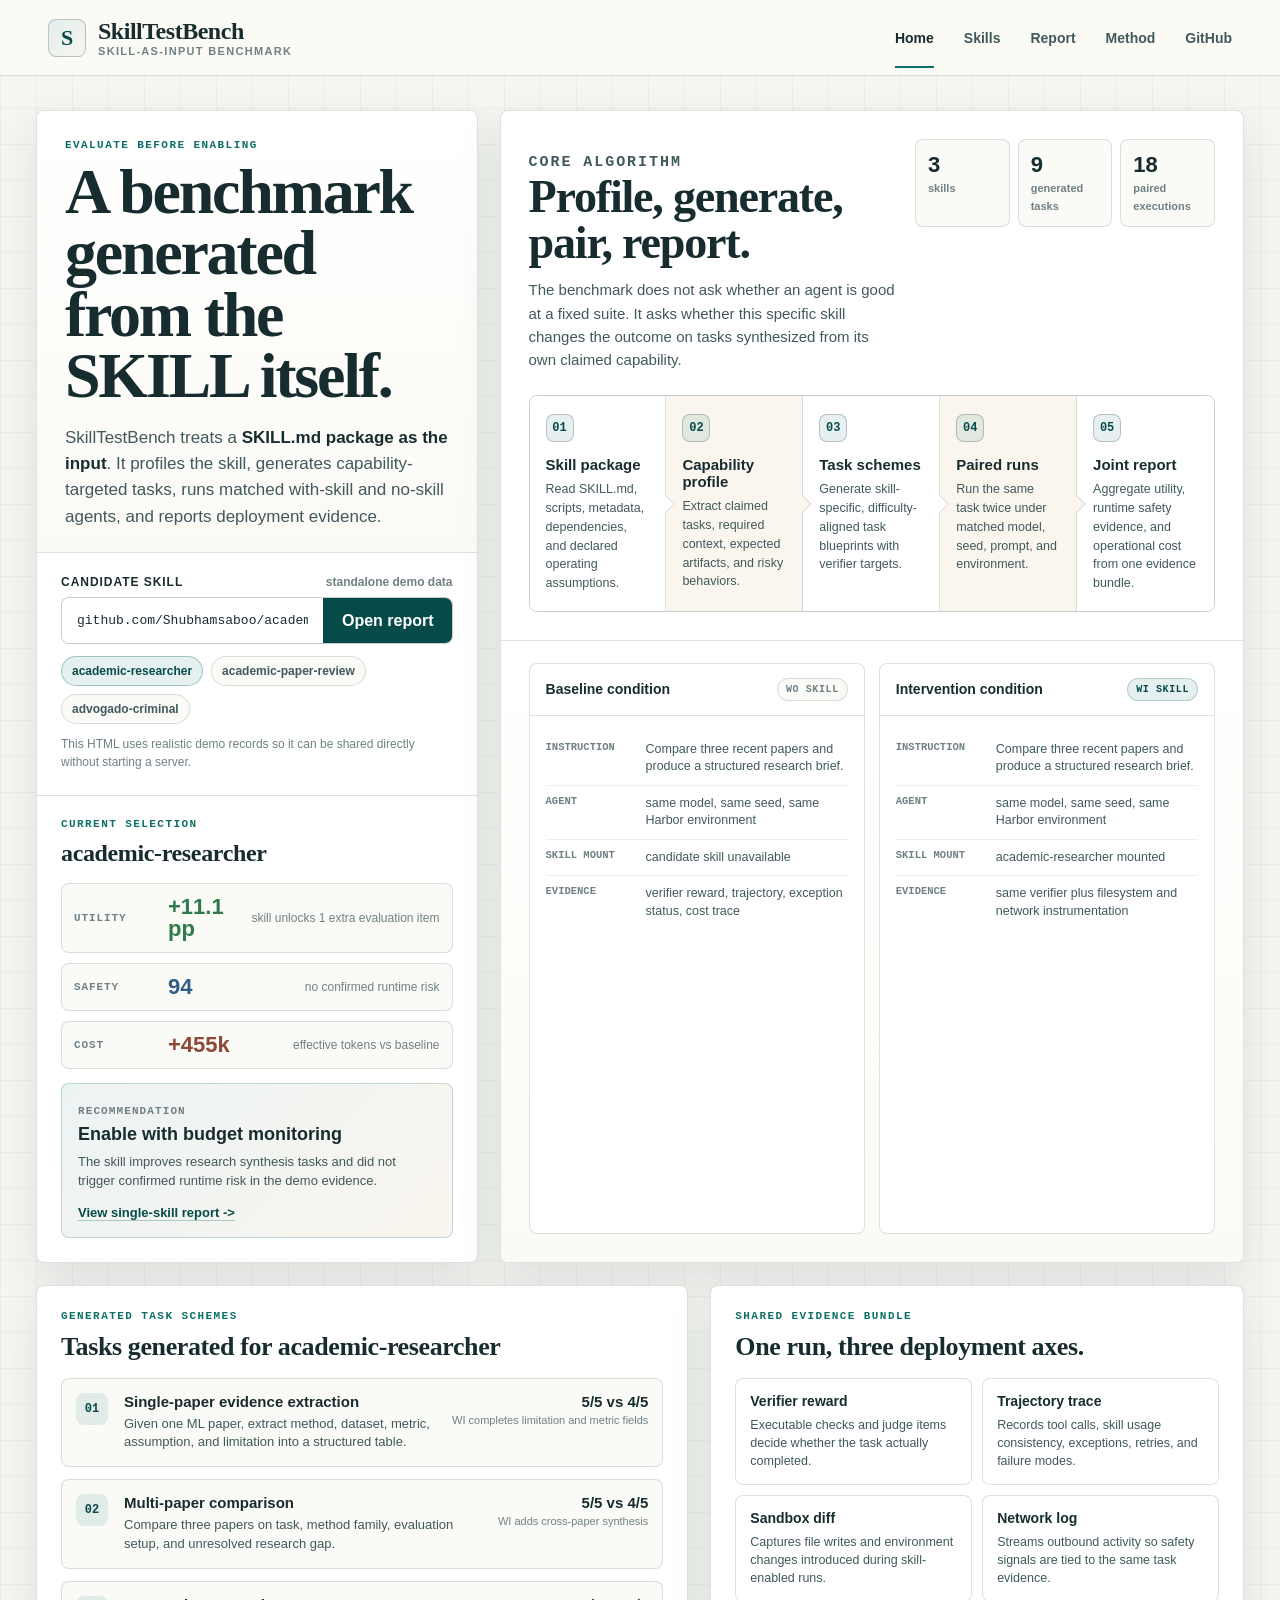
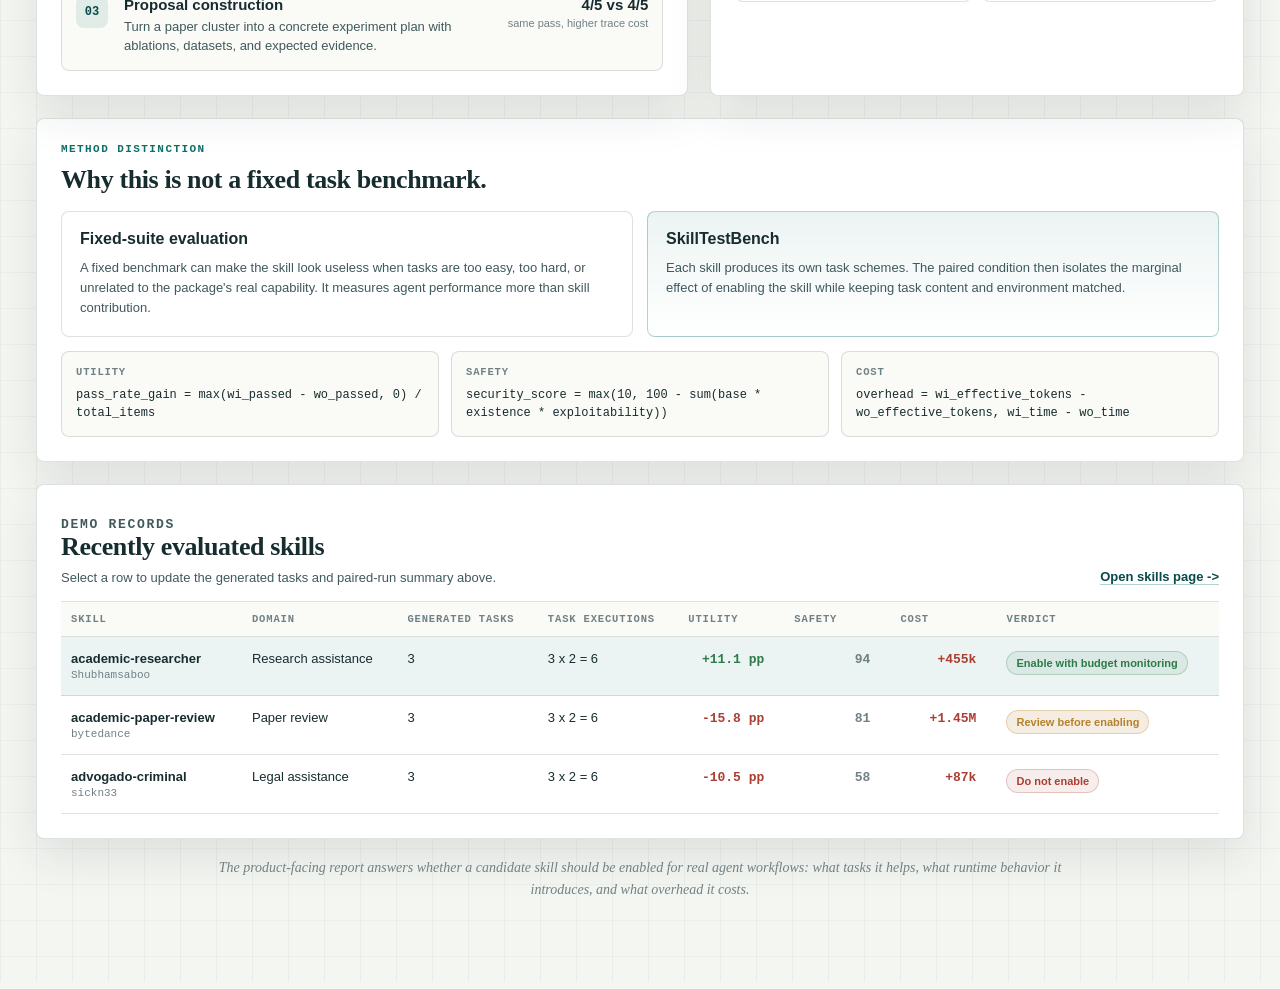
==== demos/home.html @ 9fa2b480 "Initial site: SkillTestBench project page (anonymous review build)" ====
<!doctype html>
<html lang="en">
<head>
  <meta charset="utf-8">
  <meta name="viewport" content="width=device-width,initial-scale=1">
  <title>SkillTestBench | Skill-as-input evaluation</title>
  <meta name="description" content="SkillTestBench evaluates an arbitrary SKILL.md by generating skill-specific tasks, running paired with-skill and no-skill agents, and reporting utility, safety, and cost.">
  <style>
:root {
  --paper: #f4f6f2;
  --paper-soft: #fafaf6;
  --panel: #ffffff;
  --panel-warm: #ecefe5;
  --ink: #172c2f;
  --ink-2: #40595d;
  --muted: #708186;
  --line: rgba(23, 44, 47, 0.14);
  --line-strong: rgba(23, 44, 47, 0.24);
  --teal: #0d6f69;
  --teal-dark: #064b49;
  --teal-soft: rgba(13, 111, 105, 0.10);
  --gold: #b6812e;
  --gold-soft: rgba(182, 129, 46, 0.14);
  --rust: #8e4939;
  --green: #2f7a4a;
  --red: #aa3f32;
  --blue: #315f86;
  --shadow: 0 18px 45px rgba(32, 39, 35, 0.10);
}

* { box-sizing: border-box; }
html { scroll-behavior: smooth; }
body {
  margin: 0;
  min-height: 100vh;
  color: var(--ink);
  background:
    linear-gradient(90deg, rgba(23, 44, 47, 0.045) 1px, transparent 1px),
    linear-gradient(180deg, rgba(23, 44, 47, 0.035) 1px, transparent 1px),
    var(--paper);
  background-size: 36px 36px;
  font-family: Inter, "Segoe UI", Arial, sans-serif;
}

a { color: inherit; }
button, input, select { font: inherit; }

.topbar {
  position: sticky;
  top: 0;
  z-index: 20;
  height: 76px;
  display: flex;
  align-items: center;
  justify-content: space-between;
  gap: 28px;
  padding: 0 48px;
  border-bottom: 1px solid var(--line);
  background: rgba(251, 250, 245, 0.92);
  backdrop-filter: blur(16px);
}
.brand {
  display: inline-flex;
  align-items: center;
  gap: 12px;
  text-decoration: none;
  min-width: 250px;
}
.brand-mark {
  width: 38px;
  height: 38px;
  display: grid;
  place-items: center;
  border: 1px solid var(--line-strong);
  border-radius: 8px;
  background:
    linear-gradient(135deg, rgba(13, 111, 105, 0.12), rgba(182, 129, 46, 0.08)),
    #fff;
  color: var(--teal-dark);
  font-family: Georgia, "Times New Roman", serif;
  font-size: 22px;
  font-weight: 700;
}
.brand-word {
  display: flex;
  flex-direction: column;
  gap: 2px;
}
.brand-word strong {
  font-family: Georgia, "Times New Roman", serif;
  font-size: 24px;
  line-height: 1;
  letter-spacing: -0.02em;
}
.brand-word span {
  color: var(--muted);
  font-size: 11px;
  letter-spacing: 0.12em;
  text-transform: uppercase;
  font-weight: 800;
}
.topnav {
  display: flex;
  align-items: center;
  justify-content: flex-end;
  gap: 30px;
  flex-wrap: wrap;
}
.topnav a {
  position: relative;
  color: var(--ink-2);
  font-size: 14px;
  font-weight: 800;
  text-decoration: none;
}
.topnav a:hover, .topnav a.is-active { color: var(--ink); }
.topnav a.is-active::after {
  content: "";
  position: absolute;
  left: 0;
  right: 0;
  bottom: -22px;
  height: 2px;
  background: var(--teal);
}

.page {
  max-width: 1280px;
  margin: 0 auto;
  padding: 34px 36px 80px;
}

.workbench {
  min-height: calc(100vh - 110px);
  display: grid;
  grid-template-columns: minmax(300px, 0.86fr) minmax(520px, 1.45fr);
  gap: 22px;
  align-items: stretch;
}

.panel {
  background: var(--panel);
  border: 1px solid var(--line);
  border-radius: 8px;
  box-shadow: var(--shadow);
}

.input-panel {
  display: flex;
  flex-direction: column;
  min-height: 650px;
  overflow: hidden;
}
.input-head {
  padding: 28px 28px 22px;
  border-bottom: 1px solid var(--line);
  background: linear-gradient(180deg, #fff, #fbfaf5);
}
.kicker {
  margin: 0 0 10px;
  color: var(--teal);
  font-family: ui-monospace, "SFMono-Regular", Menlo, Consolas, monospace;
  font-size: 11px;
  font-weight: 800;
  letter-spacing: 0.13em;
  text-transform: uppercase;
}
h1 {
  margin: 0;
  max-width: 900px;
  font-family: Georgia, "Times New Roman", serif;
  font-size: clamp(42px, 5vw, 78px);
  line-height: 0.96;
  letter-spacing: -0.035em;
  color: var(--ink);
}
.lead {
  margin: 18px 0 0;
  color: var(--ink-2);
  font-size: 17px;
  line-height: 1.55;
}
.lead strong { color: var(--ink); }

.submit-box {
  padding: 22px 24px 24px;
  border-bottom: 1px solid var(--line);
}
.field-label {
  display: flex;
  justify-content: space-between;
  gap: 12px;
  margin-bottom: 8px;
  color: var(--ink);
  font-size: 12px;
  font-weight: 900;
  letter-spacing: 0.08em;
  text-transform: uppercase;
}
.field-label span:last-child {
  color: var(--muted);
  font-weight: 800;
  text-transform: none;
  letter-spacing: 0;
}
.url-row {
  display: grid;
  grid-template-columns: 1fr auto;
  border: 1px solid var(--line-strong);
  border-radius: 8px;
  overflow: hidden;
  background: #fff;
}
.url-row:focus-within {
  border-color: rgba(13, 111, 105, 0.48);
  box-shadow: 0 0 0 4px rgba(13, 111, 105, 0.10);
}
.url-row input {
  min-width: 0;
  border: 0;
  outline: 0;
  padding: 15px 15px;
  color: var(--ink);
  font-family: ui-monospace, "SFMono-Regular", Menlo, Consolas, monospace;
  font-size: 13px;
}
.url-row button {
  border: 0;
  border-left: 1px solid var(--line);
  padding: 0 18px;
  color: #fff;
  background: var(--teal-dark);
  font-weight: 900;
  cursor: pointer;
}
.url-row button:hover { background: var(--teal); }
.quick-links {
  display: flex;
  flex-wrap: wrap;
  gap: 8px;
  margin-top: 12px;
}
.quick-links button {
  border: 1px solid var(--line);
  border-radius: 999px;
  padding: 7px 10px;
  color: var(--ink-2);
  background: var(--paper-soft);
  font-size: 12px;
  font-weight: 800;
  cursor: pointer;
}
.quick-links button:hover,
.quick-links button.is-selected {
  color: var(--teal-dark);
  border-color: rgba(13, 111, 105, 0.34);
  background: var(--teal-soft);
}
.demo-note {
  margin: 12px 0 0;
  color: var(--muted);
  font-size: 12px;
  line-height: 1.45;
}
.submit-error {
  margin: 10px 0 0;
  color: var(--red);
  font-family: ui-monospace, "SFMono-Regular", Menlo, Consolas, monospace;
  font-size: 12px;
}

.snapshot {
  padding: 22px 24px 24px;
}
.snapshot h2,
.evidence h2,
.method-section h2,
.table-section h2 {
  margin: 0;
  font-family: Georgia, "Times New Roman", serif;
  letter-spacing: -0.015em;
}
.snapshot h2 { font-size: 24px; }
.metric-stack {
  display: grid;
  gap: 10px;
  margin-top: 16px;
}
.metric {
  display: grid;
  grid-template-columns: 82px 1fr auto;
  gap: 12px;
  align-items: center;
  padding: 12px;
  border: 1px solid var(--line);
  border-radius: 8px;
  background: var(--paper-soft);
}
.metric span:first-child {
  color: var(--muted);
  font-family: ui-monospace, "SFMono-Regular", Menlo, Consolas, monospace;
  font-size: 11px;
  font-weight: 900;
  letter-spacing: 0.08em;
  text-transform: uppercase;
}
.metric strong {
  font-size: 22px;
  line-height: 1;
  font-variant-numeric: tabular-nums;
}
.metric small {
  color: var(--muted);
  font-size: 12px;
  text-align: right;
}
.metric.utility strong { color: var(--green); }
.metric.safety strong { color: var(--blue); }
.metric.cost strong { color: var(--rust); }
.decision {
  margin-top: 14px;
  padding: 16px;
  border: 1px solid rgba(13, 111, 105, 0.22);
  border-radius: 8px;
  background: linear-gradient(135deg, rgba(13, 111, 105, 0.08), rgba(182, 129, 46, 0.08));
}
.decision-label {
  color: var(--muted);
  font-family: ui-monospace, "SFMono-Regular", Menlo, Consolas, monospace;
  font-size: 11px;
  font-weight: 900;
  letter-spacing: 0.10em;
  text-transform: uppercase;
}
.decision strong {
  display: block;
  margin-top: 6px;
  font-size: 18px;
}
.decision p {
  margin: 8px 0 0;
  color: var(--ink-2);
  font-size: 13px;
  line-height: 1.45;
}
.report-link {
  display: inline-flex;
  align-items: center;
  gap: 8px;
  margin-top: 14px;
  color: var(--teal-dark);
  font-size: 13px;
  font-weight: 900;
  text-decoration: none;
  border-bottom: 1px solid rgba(13, 111, 105, 0.32);
}

.main-panel {
  display: grid;
  grid-template-rows: auto 1fr;
  min-height: 650px;
  overflow: hidden;
}
.algorithm {
  padding: 28px;
  border-bottom: 1px solid var(--line);
}
.algorithm-head {
  display: flex;
  justify-content: space-between;
  gap: 16px;
  align-items: flex-start;
}
.algorithm h2 {
  margin: 0;
  font-family: Georgia, "Times New Roman", serif;
  font-size: clamp(30px, 3.6vw, 48px);
  line-height: 1;
  letter-spacing: -0.026em;
}
.algorithm p {
  margin: 12px 0 0;
  max-width: 650px;
  color: var(--ink-2);
  font-size: 15px;
  line-height: 1.55;
}
.run-stats {
  display: grid;
  grid-template-columns: repeat(3, minmax(92px, 1fr));
  gap: 8px;
  min-width: 300px;
}
.run-stat {
  padding: 12px;
  border: 1px solid var(--line);
  border-radius: 8px;
  background: var(--paper-soft);
}
.run-stat strong {
  display: block;
  font-size: 22px;
  font-variant-numeric: tabular-nums;
}
.run-stat span {
  color: var(--muted);
  font-size: 11px;
  font-weight: 800;
}

.pipeline {
  display: grid;
  grid-template-columns: repeat(5, minmax(0, 1fr));
  gap: 0;
  margin-top: 24px;
  border: 1px solid var(--line-strong);
  border-radius: 8px;
  overflow: hidden;
}
.pipe-step {
  position: relative;
  min-height: 148px;
  padding: 18px 16px;
  background: #fff;
  border-right: 1px solid var(--line);
}
.pipe-step:nth-child(even) { background: #faf6ee; }
.pipe-step:last-child { border-right: 0; }
.pipe-step::after {
  content: "";
  position: absolute;
  top: 50%;
  right: -7px;
  width: 12px;
  height: 12px;
  transform: translateY(-50%) rotate(45deg);
  border-top: 1px solid var(--line);
  border-right: 1px solid var(--line);
  background: inherit;
  z-index: 2;
}
.pipe-step:last-child::after { display: none; }
.pipe-num {
  display: inline-flex;
  align-items: center;
  justify-content: center;
  width: 28px;
  height: 28px;
  border: 1px solid var(--line-strong);
  border-radius: 8px;
  color: var(--teal-dark);
  background: var(--teal-soft);
  font-family: ui-monospace, "SFMono-Regular", Menlo, Consolas, monospace;
  font-size: 12px;
  font-weight: 900;
}
.pipe-step h3 {
  margin: 14px 0 7px;
  font-size: 15px;
}
.pipe-step p {
  margin: 0;
  color: var(--ink-2);
  font-size: 12.5px;
  line-height: 1.5;
}

.paired-lab {
  display: grid;
  grid-template-columns: 1fr 1fr;
  gap: 14px;
  padding: 22px 28px 28px;
  background: linear-gradient(180deg, #fff, #fbfaf5);
}
.run-card {
  border: 1px solid var(--line);
  border-radius: 8px;
  background: #fff;
  overflow: hidden;
}
.run-card header {
  display: flex;
  justify-content: space-between;
  gap: 12px;
  align-items: center;
  padding: 14px 16px;
  border-bottom: 1px solid var(--line);
}
.run-card h3 {
  margin: 0;
  font-size: 14px;
}
.tag {
  display: inline-flex;
  align-items: center;
  border: 1px solid var(--line);
  border-radius: 999px;
  padding: 5px 8px;
  color: var(--muted);
  background: var(--paper-soft);
  font-family: ui-monospace, "SFMono-Regular", Menlo, Consolas, monospace;
  font-size: 10px;
  font-weight: 900;
  letter-spacing: 0.06em;
  text-transform: uppercase;
}
.run-card .tag.with { color: var(--teal-dark); background: var(--teal-soft); border-color: rgba(13, 111, 105, 0.24); }
.run-body {
  padding: 16px;
}
.same-row {
  display: grid;
  grid-template-columns: 88px 1fr;
  gap: 12px;
  padding: 9px 0;
  border-bottom: 1px solid rgba(23, 44, 47, 0.08);
}
.same-row:last-child { border-bottom: 0; }
.same-row span:first-child {
  color: var(--muted);
  font-family: ui-monospace, "SFMono-Regular", Menlo, Consolas, monospace;
  font-size: 10.5px;
  font-weight: 900;
  text-transform: uppercase;
}
.same-row span:last-child {
  color: var(--ink-2);
  font-size: 12.5px;
  line-height: 1.4;
}

.section-grid {
  display: grid;
  grid-template-columns: 1.1fr 0.9fr;
  gap: 22px;
  margin-top: 22px;
}
.evidence,
.method-section,
.table-section {
  padding: 24px;
}
.evidence h2,
.method-section h2,
.table-section h2 { font-size: 26px; }
.task-list {
  display: grid;
  gap: 12px;
  margin-top: 16px;
}
.task-item {
  display: grid;
  grid-template-columns: 36px 1fr auto;
  gap: 12px;
  align-items: start;
  padding: 14px;
  border: 1px solid var(--line);
  border-radius: 8px;
  background: var(--paper-soft);
}
.task-index {
  display: grid;
  place-items: center;
  width: 32px;
  height: 32px;
  border-radius: 8px;
  color: var(--teal-dark);
  background: var(--teal-soft);
  font-family: ui-monospace, "SFMono-Regular", Menlo, Consolas, monospace;
  font-size: 12px;
  font-weight: 900;
}
.task-item h3 {
  margin: 0;
  font-size: 15px;
}
.task-item p {
  margin: 5px 0 0;
  color: var(--ink-2);
  font-size: 13px;
  line-height: 1.45;
}
.task-score {
  min-width: 108px;
  text-align: right;
}
.task-score strong {
  display: block;
  color: var(--ink);
  font-size: 15px;
  font-variant-numeric: tabular-nums;
}
.task-score span {
  color: var(--muted);
  font-size: 11px;
}

.evidence-bundle {
  display: grid;
  grid-template-columns: 1fr 1fr;
  gap: 10px;
  margin-top: 16px;
}
.evidence-chip {
  min-height: 96px;
  padding: 14px;
  border: 1px solid var(--line);
  border-radius: 8px;
  background: #fff;
}
.evidence-chip strong {
  display: block;
  font-size: 14px;
}
.evidence-chip p {
  margin: 7px 0 0;
  color: var(--ink-2);
  font-size: 12.5px;
  line-height: 1.45;
}

.method-section {
  margin-top: 22px;
}
.compare {
  display: grid;
  grid-template-columns: 1fr 1fr;
  gap: 14px;
  margin-top: 16px;
}
.compare-box {
  padding: 18px;
  border: 1px solid var(--line);
  border-radius: 8px;
  background: #fff;
}
.compare-box.highlight {
  border-color: rgba(13, 111, 105, 0.30);
  background: linear-gradient(180deg, rgba(13, 111, 105, 0.08), #fff);
}
.compare-box h3 {
  margin: 0 0 10px;
  font-size: 16px;
}
.compare-box p {
  margin: 0;
  color: var(--ink-2);
  font-size: 13px;
  line-height: 1.55;
}
.formula-row {
  display: grid;
  grid-template-columns: repeat(3, 1fr);
  gap: 12px;
  margin-top: 14px;
}
.formula {
  padding: 14px;
  border: 1px solid var(--line);
  border-radius: 8px;
  background: var(--paper-soft);
}
.formula span {
  display: block;
  color: var(--muted);
  font-family: ui-monospace, "SFMono-Regular", Menlo, Consolas, monospace;
  font-size: 10.5px;
  font-weight: 900;
  letter-spacing: 0.08em;
  text-transform: uppercase;
}
.formula code {
  display: block;
  margin-top: 8px;
  color: var(--ink);
  font-family: ui-monospace, "SFMono-Regular", Menlo, Consolas, monospace;
  font-size: 12px;
  line-height: 1.5;
  white-space: normal;
}

.table-section {
  margin-top: 22px;
}
.table-head {
  display: flex;
  justify-content: space-between;
  align-items: end;
  gap: 16px;
  margin-bottom: 16px;
}
.table-head p {
  margin: 8px 0 0;
  color: var(--ink-2);
  font-size: 13px;
}
.table-link {
  color: var(--teal-dark);
  font-size: 13px;
  font-weight: 900;
  text-decoration: none;
  white-space: nowrap;
  border-bottom: 1px solid rgba(13, 111, 105, 0.32);
}
.report-table {
  width: 100%;
  border-collapse: collapse;
  font-size: 13px;
}
.report-table th {
  padding: 11px 10px;
  color: var(--muted);
  background: var(--paper-soft);
  border-top: 1px solid var(--line);
  border-bottom: 1px solid var(--line);
  text-align: left;
  font-family: ui-monospace, "SFMono-Regular", Menlo, Consolas, monospace;
  font-size: 10.5px;
  font-weight: 900;
  letter-spacing: 0.08em;
  text-transform: uppercase;
}
.report-table td {
  padding: 14px 10px;
  border-bottom: 1px solid var(--line);
  vertical-align: top;
}
.report-table tbody tr {
  cursor: pointer;
}
.report-table tbody tr:hover {
  background: rgba(13, 111, 105, 0.05);
}
.report-table tbody tr.is-selected {
  background: rgba(13, 111, 105, 0.08);
}
.skill-name {
  display: block;
  color: var(--ink);
  font-weight: 900;
}
.skill-owner {
  display: block;
  margin-top: 3px;
  color: var(--muted);
  font-family: ui-monospace, "SFMono-Regular", Menlo, Consolas, monospace;
  font-size: 11px;
}
.delta {
  display: inline-flex;
  min-width: 76px;
  justify-content: flex-end;
  font-family: ui-monospace, "SFMono-Regular", Menlo, Consolas, monospace;
  font-weight: 900;
  font-variant-numeric: tabular-nums;
}
.delta.pos { color: var(--green); }
.delta.neg { color: var(--red); }
.delta.neutral { color: var(--muted); }
.verdict {
  display: inline-flex;
  border-radius: 999px;
  padding: 5px 9px;
  border: 1px solid var(--line);
  background: #fff;
  font-size: 11px;
  font-weight: 900;
}
.verdict.enable { color: var(--green); background: rgba(47, 122, 74, 0.09); border-color: rgba(47, 122, 74, 0.24); }
.verdict.review { color: var(--gold); background: var(--gold-soft); border-color: rgba(182, 129, 46, 0.28); }
.verdict.reject { color: var(--red); background: rgba(170, 63, 50, 0.09); border-color: rgba(170, 63, 50, 0.24); }

.footnote {
  margin: 18px auto 0;
  max-width: 850px;
  color: var(--muted);
  font-family: Georgia, "Times New Roman", serif;
  font-style: italic;
  font-size: 14px;
  line-height: 1.6;
  text-align: center;
}

@media (max-width: 1120px) {
  .workbench,
  .section-grid {
    grid-template-columns: 1fr;
  }
  .input-panel,
  .main-panel {
    min-height: auto;
  }
  .algorithm-head {
    flex-direction: column;
  }
  .run-stats {
    width: 100%;
  }
}
@media (max-width: 900px) {
  .topbar {
    position: relative;
    height: auto;
    align-items: flex-start;
    flex-direction: column;
    padding: 18px 22px;
  }
  .topnav {
    justify-content: flex-start;
    gap: 18px;
  }
  .topnav a.is-active::after {
    bottom: -8px;
  }
  .page {
    padding: 22px 18px 56px;
  }
  .pipeline,
  .paired-lab,
  .compare,
  .formula-row,
  .evidence-bundle {
    grid-template-columns: 1fr;
  }
  .pipe-step {
    border-right: 0;
    border-bottom: 1px solid var(--line);
  }
  .pipe-step:last-child { border-bottom: 0; }
  .pipe-step::after { display: none; }
  .task-item {
    grid-template-columns: 36px 1fr;
  }
  .task-score {
    grid-column: 2;
    text-align: left;
  }
}
@media (max-width: 720px) {
  h1 { font-size: 44px; }
  .url-row {
    grid-template-columns: 1fr;
  }
  .url-row button {
    border-left: 0;
    border-top: 1px solid var(--line);
    padding: 13px 16px;
  }
  .run-stats,
  .metric {
    grid-template-columns: 1fr;
  }
  .metric small,
  .task-score {
    text-align: left;
  }
  .report-table thead { display: none; }
  .report-table,
  .report-table tbody,
  .report-table tr,
  .report-table td {
    display: block;
    width: 100%;
  }
  .report-table tr {
    padding: 12px 0;
    border-bottom: 1px solid var(--line);
  }
  .report-table td {
    border-bottom: 0;
    padding: 5px 0;
  }
  .report-table td::before {
    content: attr(data-th);
    display: inline-block;
    width: 120px;
    color: var(--muted);
    font-family: ui-monospace, "SFMono-Regular", Menlo, Consolas, monospace;
    font-size: 10.5px;
    font-weight: 900;
    letter-spacing: 0.08em;
    text-transform: uppercase;
  }
}
  </style>
</head>
<body>
  <header class="topbar">
    <a class="brand" href="#" aria-label="SkillTestBench home">
      <span class="brand-mark" aria-hidden="true">S</span>
      <span class="brand-word">
        <strong>SkillTestBench</strong>
        <span>Skill-as-input benchmark</span>
      </span>
    </a>
    <nav class="topnav" aria-label="Primary">
      <a class="is-active" href="#">Home</a>
      <a href="SkillTestBench_skills_demo.html">Skills</a>
      <a href="SkillTestBench_report_demo.html">Report</a>
      <a href="#method">Method</a>
      <a href="https://github.com" target="_blank" rel="noreferrer">GitHub</a>
    </nav>
  </header>

  <main class="page">
    <section class="workbench" aria-label="SkillTestBench workbench">
      <aside class="panel input-panel">
        <div class="input-head">
          <p class="kicker">Evaluate before enabling</p>
          <h1>A benchmark generated from the SKILL itself.</h1>
          <p class="lead">
            SkillTestBench treats a <strong>SKILL.md package as the input</strong>. It profiles the skill, generates
            capability-targeted tasks, runs matched with-skill and no-skill agents, and reports deployment evidence.
          </p>
        </div>

        <form class="submit-box" id="submit-form" novalidate>
          <label class="field-label" for="submit-input">
            <span>Candidate skill</span>
            <span>standalone demo data</span>
          </label>
          <div class="url-row">
            <input id="submit-input" type="text" autocomplete="off" spellcheck="false" value="github.com/Shubhamsaboo/academic-researcher">
            <button type="submit">Open report</button>
          </div>
          <div class="quick-links" id="quick-links" aria-label="Demo skills"></div>
          <p class="demo-note">This HTML uses realistic demo records so it can be shared directly without starting a server.</p>
          <div id="submit-error" class="submit-error" hidden></div>
        </form>

        <section class="snapshot" aria-label="Selected skill snapshot">
          <p class="kicker">Current selection</p>
          <h2 id="selected-title">academic-researcher</h2>
          <div class="metric-stack">
            <div class="metric utility">
              <span>Utility</span>
              <strong id="metric-utility">+11.1 pp</strong>
              <small id="metric-utility-note">skill unlocks 1 extra evaluation item</small>
            </div>
            <div class="metric safety">
              <span>Safety</span>
              <strong id="metric-safety">94</strong>
              <small id="metric-safety-note">no confirmed runtime risk</small>
            </div>
            <div class="metric cost">
              <span>Cost</span>
              <strong id="metric-cost">+455k</strong>
              <small id="metric-cost-note">effective tokens vs baseline</small>
            </div>
          </div>
          <div class="decision">
            <span class="decision-label">Recommendation</span>
            <strong id="decision-title">Enable with budget monitoring</strong>
            <p id="decision-copy">The skill improves research synthesis tasks and did not trigger confirmed runtime risk in the demo evidence.</p>
            <a class="report-link" id="report-link" href="SkillTestBench_report_demo.html?skill=academic-researcher">View single-skill report -></a>
          </div>
        </section>
      </aside>

      <section class="panel main-panel" aria-label="Algorithm overview">
        <div class="algorithm">
          <div class="algorithm-head">
            <div>
              <p class="kicker">Core algorithm</p>
              <h2>Profile, generate, pair, report.</h2>
              <p>
                The benchmark does not ask whether an agent is good at a fixed suite. It asks whether this specific
                skill changes the outcome on tasks synthesized from its own claimed capability.
              </p>
            </div>
            <div class="run-stats" aria-label="Demo run totals">
              <div class="run-stat"><strong id="stat-skills">3</strong><span>skills</span></div>
              <div class="run-stat"><strong id="stat-tasks">9</strong><span>generated tasks</span></div>
              <div class="run-stat"><strong id="stat-runs">18</strong><span>paired executions</span></div>
            </div>
          </div>

          <div class="pipeline" aria-label="SkillTestBench pipeline">
            <article class="pipe-step">
              <span class="pipe-num">01</span>
              <h3>Skill package</h3>
              <p>Read SKILL.md, scripts, metadata, dependencies, and declared operating assumptions.</p>
            </article>
            <article class="pipe-step">
              <span class="pipe-num">02</span>
              <h3>Capability profile</h3>
              <p>Extract claimed tasks, required context, expected artifacts, and risky behaviors.</p>
            </article>
            <article class="pipe-step">
              <span class="pipe-num">03</span>
              <h3>Task schemes</h3>
              <p>Generate skill-specific, difficulty-aligned task blueprints with verifier targets.</p>
            </article>
            <article class="pipe-step">
              <span class="pipe-num">04</span>
              <h3>Paired runs</h3>
              <p>Run the same task twice under matched model, seed, prompt, and environment.</p>
            </article>
            <article class="pipe-step">
              <span class="pipe-num">05</span>
              <h3>Joint report</h3>
              <p>Aggregate utility, runtime safety evidence, and operational cost from one evidence bundle.</p>
            </article>
          </div>
        </div>

        <div class="paired-lab" aria-label="Paired execution controls">
          <article class="run-card">
            <header>
              <h3>Baseline condition</h3>
              <span class="tag">WO skill</span>
            </header>
            <div class="run-body">
              <div class="same-row"><span>Instruction</span><span id="wo-instruction">same generated task</span></div>
              <div class="same-row"><span>Agent</span><span>same model, same seed, same Harbor environment</span></div>
              <div class="same-row"><span>Skill mount</span><span>candidate skill unavailable</span></div>
              <div class="same-row"><span>Evidence</span><span>verifier reward, trajectory, exception status, cost trace</span></div>
            </div>
          </article>
          <article class="run-card">
            <header>
              <h3>Intervention condition</h3>
              <span class="tag with">WI skill</span>
            </header>
            <div class="run-body">
              <div class="same-row"><span>Instruction</span><span id="wi-instruction">same generated task</span></div>
              <div class="same-row"><span>Agent</span><span>same model, same seed, same Harbor environment</span></div>
              <div class="same-row"><span>Skill mount</span><span id="wi-mount">academic-researcher mounted</span></div>
              <div class="same-row"><span>Evidence</span><span>same verifier plus filesystem and network instrumentation</span></div>
            </div>
          </article>
        </div>
      </section>
    </section>

    <section class="section-grid" aria-label="Generated tasks and evidence">
      <article class="panel evidence">
        <p class="kicker">Generated task schemes</p>
        <h2 id="task-heading">Tasks generated for academic-researcher</h2>
        <div class="task-list" id="task-list"></div>
      </article>
      <article class="panel evidence">
        <p class="kicker">Shared evidence bundle</p>
        <h2>One run, three deployment axes.</h2>
        <div class="evidence-bundle">
          <div class="evidence-chip">
            <strong>Verifier reward</strong>
            <p>Executable checks and judge items decide whether the task actually completed.</p>
          </div>
          <div class="evidence-chip">
            <strong>Trajectory trace</strong>
            <p>Records tool calls, skill usage consistency, exceptions, retries, and failure modes.</p>
          </div>
          <div class="evidence-chip">
            <strong>Sandbox diff</strong>
            <p>Captures file writes and environment changes introduced during skill-enabled runs.</p>
          </div>
          <div class="evidence-chip">
            <strong>Network log</strong>
            <p>Streams outbound activity so safety signals are tied to the same task evidence.</p>
          </div>
        </div>
      </article>
    </section>

    <section class="panel method-section" id="method" aria-label="Method detail">
      <p class="kicker">Method distinction</p>
      <h2>Why this is not a fixed task benchmark.</h2>
      <div class="compare">
        <article class="compare-box">
          <h3>Fixed-suite evaluation</h3>
          <p>
            A fixed benchmark can make the skill look useless when tasks are too easy, too hard, or unrelated to
            the package's real capability. It measures agent performance more than skill contribution.
          </p>
        </article>
        <article class="compare-box highlight">
          <h3>SkillTestBench</h3>
          <p>
            Each skill produces its own task schemes. The paired condition then isolates the marginal effect of
            enabling the skill while keeping task content and environment matched.
          </p>
        </article>
      </div>
      <div class="formula-row">
        <div class="formula">
          <span>Utility</span>
          <code>pass_rate_gain = max(wi_passed - wo_passed, 0) / total_items</code>
        </div>
        <div class="formula">
          <span>Safety</span>
          <code>security_score = max(10, 100 - sum(base * existence * exploitability))</code>
        </div>
        <div class="formula">
          <span>Cost</span>
          <code>overhead = wi_effective_tokens - wo_effective_tokens, wi_time - wo_time</code>
        </div>
      </div>
    </section>

    <section class="panel table-section" aria-label="Recently evaluated skills">
      <div class="table-head">
        <div>
          <p class="kicker">Demo records</p>
          <h2>Recently evaluated skills</h2>
          <p>Select a row to update the generated tasks and paired-run summary above.</p>
        </div>
        <a class="table-link" href="SkillTestBench_skills_demo.html">Open skills page -></a>
      </div>
      <table class="report-table">
        <thead>
          <tr>
            <th>Skill</th>
            <th>Domain</th>
            <th>Generated tasks</th>
            <th>Task executions</th>
            <th>Utility</th>
            <th>Safety</th>
            <th>Cost</th>
            <th>Verdict</th>
          </tr>
        </thead>
        <tbody id="skill-table"></tbody>
      </table>
    </section>

    <p class="footnote">
      The product-facing report answers whether a candidate skill should be enabled for real agent workflows:
      what tasks it helps, what runtime behavior it introduces, and what overhead it costs.
    </p>
  </main>

  <script>
const DEMO = [
  {
    skillName: "academic-researcher",
    owner: "Shubhamsaboo",
    repo: "github.com/Shubhamsaboo/academic-researcher",
    domain: "Research assistance",
    generatedTasks: 3,
    pairedRuns: 6,
    utility: "+11.1 pp",
    utilityClass: "pos",
    utilityNote: "skill unlocks 1 extra evaluation item",
    safety: "94",
    safetyNote: "no confirmed runtime risk",
    cost: "+455k",
    costClass: "neg",
    costNote: "effective tokens vs baseline",
    verdict: "Enable with budget monitoring",
    verdictClass: "enable",
    decisionCopy: "The skill improves research synthesis tasks and did not trigger confirmed runtime risk in the demo evidence.",
    firstInstruction: "Compare three recent papers and produce a structured research brief.",
    tasks: [
      {
        title: "Single-paper evidence extraction",
        prompt: "Given one ML paper, extract method, dataset, metric, assumption, and limitation into a structured table.",
        score: "5/5 vs 4/5",
        note: "WI completes limitation and metric fields"
      },
      {
        title: "Multi-paper comparison",
        prompt: "Compare three papers on task, method family, evaluation setup, and unresolved research gap.",
        score: "5/5 vs 4/5",
        note: "WI adds cross-paper synthesis"
      },
      {
        title: "Proposal construction",
        prompt: "Turn a paper cluster into a concrete experiment plan with ablations, datasets, and expected evidence.",
        score: "4/5 vs 4/5",
        note: "same pass, higher trace cost"
      }
    ]
  },
  {
    skillName: "academic-paper-review",
    owner: "bytedance",
    repo: "github.com/bytedance/academic-paper-review",
    domain: "Paper review",
    generatedTasks: 3,
    pairedRuns: 6,
    utility: "-15.8 pp",
    utilityClass: "neg",
    utilityNote: "baseline leads on concise review tasks",
    safety: "81",
    safetyNote: "one skill-only runtime exception",
    cost: "+1.45M",
    costClass: "neg",
    costNote: "large review-template overhead",
    verdict: "Review before enabling",
    verdictClass: "review",
    decisionCopy: "The generated tasks show weaker completion and higher cost; the package needs targeted inspection before adoption.",
    firstInstruction: "Review a submitted paper against venue criteria and return a concise decision memo.",
    tasks: [
      {
        title: "NeurIPS-style review memo",
        prompt: "Score novelty, soundness, clarity, and reproducibility for a short paper draft with evidence-backed comments.",
        score: "3/5 vs 4/5",
        note: "WI over-expands template text"
      },
      {
        title: "Weakness triage",
        prompt: "Identify the top three blocking issues and map each to a concrete experiment or writing fix.",
        score: "3/5 vs 5/5",
        note: "baseline is more direct"
      },
      {
        title: "Author rebuttal questions",
        prompt: "Generate focused rebuttal questions from reviewer concerns without inventing unsupported claims.",
        score: "6/9 vs 6/9",
        note: "tie with higher token use"
      }
    ]
  },
  {
    skillName: "advogado-criminal",
    owner: "sickn33",
    repo: "github.com/sickn33/advogado-criminal",
    domain: "Legal assistance",
    generatedTasks: 3,
    pairedRuns: 6,
    utility: "-10.5 pp",
    utilityClass: "neg",
    utilityNote: "skill does not improve verified outputs",
    safety: "58",
    safetyNote: "permission and runtime concerns",
    cost: "+87k",
    costClass: "neg",
    costNote: "moderate overhead",
    verdict: "Do not enable",
    verdictClass: "reject",
    decisionCopy: "The skill does not improve the legal tasks in this demo and carries enough risk signals to block deployment.",
    firstInstruction: "Prepare a Portuguese criminal-case chronology and identify missing evidence.",
    tasks: [
      {
        title: "Case chronology extraction",
        prompt: "Convert a case narrative into a dated event timeline and flag contradictions in testimony.",
        score: "2/6 vs 3/6",
        note: "WI misses one contradiction"
      },
      {
        title: "Statute-to-fact mapping",
        prompt: "Map factual elements to applicable legal concepts and cite uncertainty rather than overstate advice.",
        score: "1/6 vs 2/6",
        note: "skill over-commits"
      },
      {
        title: "Defense memo drafting",
        prompt: "Draft a short memo with evidence gaps, next questions, and non-advisory caveats.",
        score: "3/7 vs 3/7",
        note: "tie, safety score lower"
      }
    ]
  }
];

(function () {
  const $ = (id) => document.getElementById(id);
  const esc = (s) => String(s).replace(/[&<>"]/g, (c) => ({ "&": "&amp;", "<": "&lt;", ">": "&gt;", '"': "&quot;" }[c]));
  let selected = DEMO[0];

  function renderQuickLinks() {
    $("quick-links").innerHTML = DEMO.map((skill, index) => `
      <button type="button" data-index="${index}" class="${index === 0 ? "is-selected" : ""}">${esc(skill.skillName)}</button>
    `).join("");
    $("quick-links").querySelectorAll("button").forEach((button) => {
      button.addEventListener("click", () => {
        selectSkill(Number(button.dataset.index));
        $("submit-input").value = DEMO[Number(button.dataset.index)].repo;
      });
    });
  }

  function renderTable() {
    $("skill-table").innerHTML = DEMO.map((skill, index) => `
      <tr data-index="${index}" class="${skill.skillName === selected.skillName ? "is-selected" : ""}">
        <td data-th="Skill">
          <span class="skill-name">${esc(skill.skillName)}</span>
          <span class="skill-owner">${esc(skill.owner)}</span>
        </td>
        <td data-th="Domain">${esc(skill.domain)}</td>
        <td data-th="Generated tasks">${skill.generatedTasks}</td>
        <td data-th="Task executions">${skill.generatedTasks} x 2 = ${skill.pairedRuns}</td>
        <td data-th="Utility"><span class="delta ${skill.utilityClass}">${esc(skill.utility)}</span></td>
        <td data-th="Safety"><span class="delta neutral">${esc(skill.safety)}</span></td>
        <td data-th="Cost"><span class="delta ${skill.costClass}">${esc(skill.cost)}</span></td>
        <td data-th="Verdict"><span class="verdict ${skill.verdictClass}">${esc(skill.verdict)}</span></td>
      </tr>
    `).join("");
    $("skill-table").querySelectorAll("tr").forEach((row) => {
      row.addEventListener("click", () => selectSkill(Number(row.dataset.index)));
    });
  }

  function renderSelected() {
    $("selected-title").textContent = selected.skillName;
    $("metric-utility").textContent = selected.utility;
    $("metric-utility-note").textContent = selected.utilityNote;
    $("metric-safety").textContent = selected.safety;
    $("metric-safety-note").textContent = selected.safetyNote;
    $("metric-cost").textContent = selected.cost;
    $("metric-cost-note").textContent = selected.costNote;
    $("decision-title").textContent = selected.verdict;
    $("decision-copy").textContent = selected.decisionCopy;
    $("report-link").href = `SkillTestBench_report_demo.html?skill=${encodeURIComponent(selected.skillName)}`;
    $("task-heading").textContent = `Tasks generated for ${selected.skillName}`;
    $("wo-instruction").textContent = selected.firstInstruction;
    $("wi-instruction").textContent = selected.firstInstruction;
    $("wi-mount").textContent = `${selected.skillName} mounted`;
    $("task-list").innerHTML = selected.tasks.map((task, index) => `
      <article class="task-item">
        <span class="task-index">${String(index + 1).padStart(2, "0")}</span>
        <div>
          <h3>${esc(task.title)}</h3>
          <p>${esc(task.prompt)}</p>
        </div>
        <div class="task-score">
          <strong>${esc(task.score)}</strong>
          <span>${esc(task.note)}</span>
        </div>
      </article>
    `).join("");
    $("quick-links").querySelectorAll("button").forEach((button, index) => {
      button.classList.toggle("is-selected", DEMO[index].skillName === selected.skillName);
    });
    renderTable();
  }

  function selectSkill(index) {
    selected = DEMO[index] || DEMO[0];
    renderSelected();
  }

  function parseInput(raw) {
    const text = (raw || "").trim();
    if (!text) return null;
    const match = text.match(/(?:github\.com\/)?([\w.-]+)\/([\w.-]+)/i);
    if (!match) return null;
    return { owner: match[1].toLowerCase(), repo: match[2].replace(/\.git$/i, "").toLowerCase() };
  }

  $("submit-form").addEventListener("submit", (event) => {
    event.preventDefault();
    const error = $("submit-error");
    error.hidden = true;
    const parsed = parseInput($("submit-input").value);
    if (!parsed) {
      error.hidden = false;
      error.textContent = "Could not parse github.com/owner/repo from that input.";
      return;
    }
    const hit = DEMO.find((skill) =>
      skill.owner.toLowerCase() === parsed.owner ||
      skill.skillName.toLowerCase() === parsed.repo
    );
    if (hit) {
      window.location.href = `SkillTestBench_report_demo.html?skill=${encodeURIComponent(hit.skillName)}`;
    } else {
      window.location.href = `SkillTestBench_skills_demo.html?queued=${encodeURIComponent(parsed.owner + "/" + parsed.repo)}`;
    }
  });

  $("stat-skills").textContent = DEMO.length;
  $("stat-tasks").textContent = DEMO.reduce((sum, skill) => sum + skill.generatedTasks, 0);
  $("stat-runs").textContent = DEMO.reduce((sum, skill) => sum + skill.pairedRuns, 0);
  renderQuickLinks();
  renderSelected();
})();
  </script>
</body>
</html>
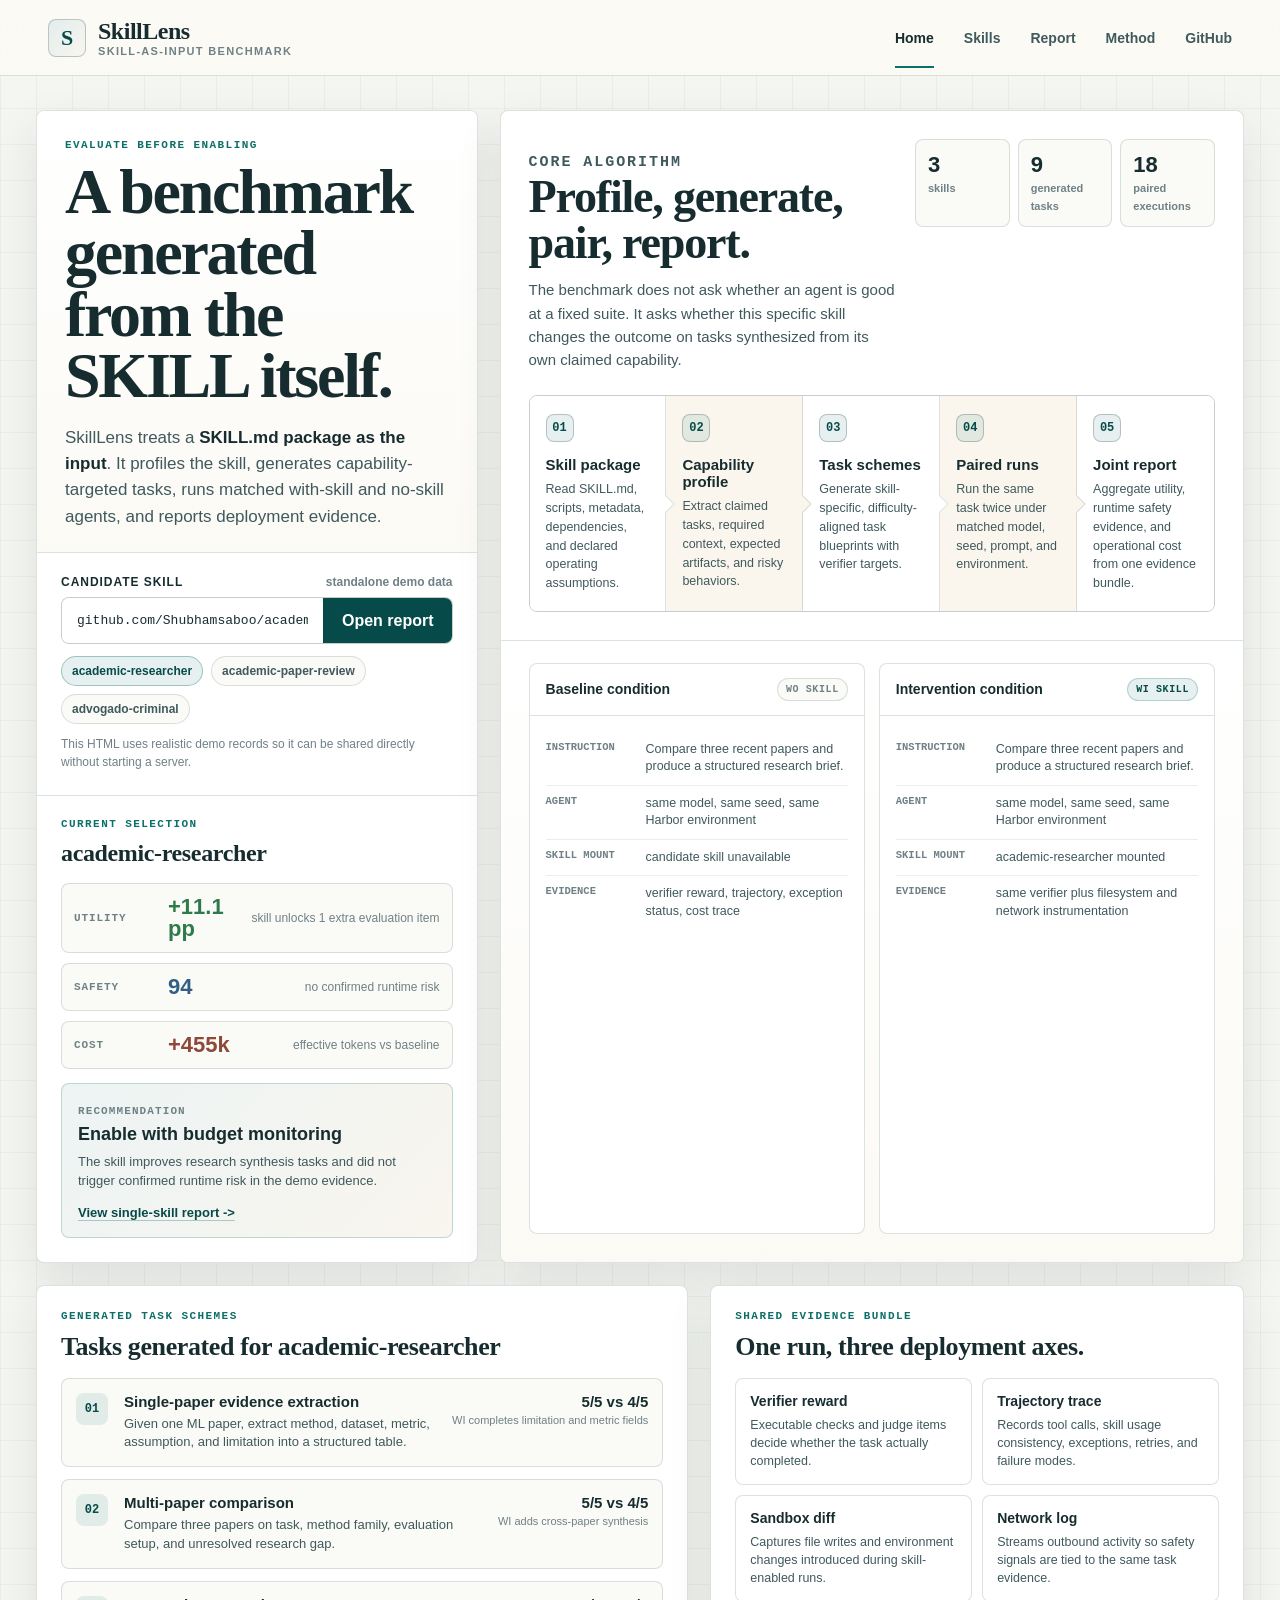
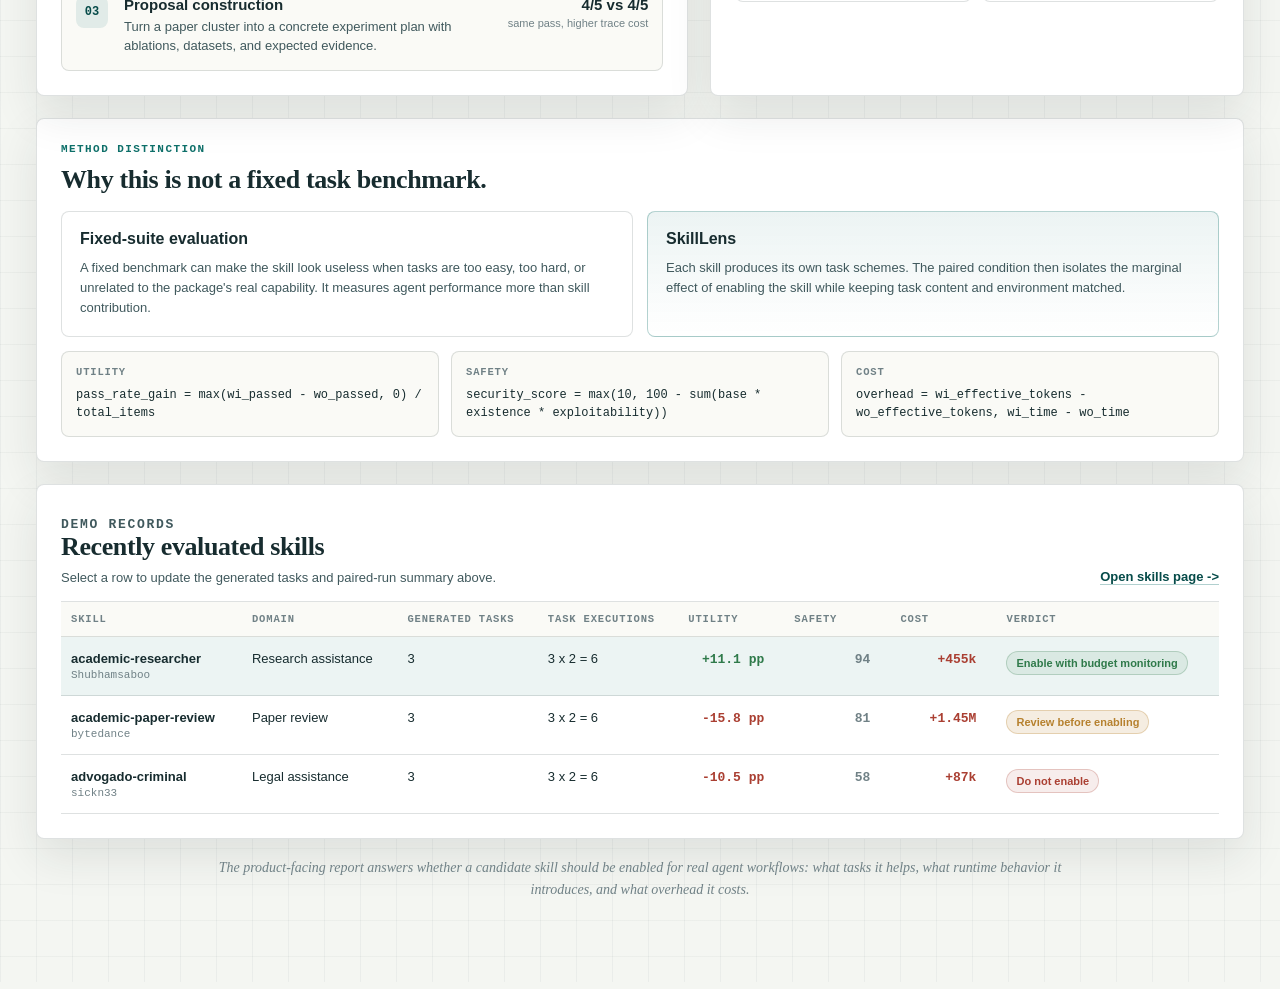
==== commit c7b50b08: "refactor: rename SkillTestBench → SkillLens in demo pages Unify branding across the project page aft" ====
--- a/demos/home.html
+++ b/demos/home.html
@@ -3,8 +3,8 @@
 <head>
   <meta charset="utf-8">
   <meta name="viewport" content="width=device-width,initial-scale=1">
-  <title>SkillTestBench | Skill-as-input evaluation</title>
-  <meta name="description" content="SkillTestBench evaluates an arbitrary SKILL.md by generating skill-specific tasks, running paired with-skill and no-skill agents, and reporting utility, safety, and cost.">
+  <title>SkillLens | Skill-as-input evaluation</title>
+  <meta name="description" content="SkillLens evaluates an arbitrary SKILL.md by generating skill-specific tasks, running paired with-skill and no-skill agents, and reporting utility, safety, and cost.">
   <style>
 :root {
   --paper: #f4f6f2;
@@ -886,30 +886,30 @@
 </head>
 <body>
   <header class="topbar">
-    <a class="brand" href="#" aria-label="SkillTestBench home">
+    <a class="brand" href="#" aria-label="SkillLens home">
       <span class="brand-mark" aria-hidden="true">S</span>
       <span class="brand-word">
-        <strong>SkillTestBench</strong>
+        <strong>SkillLens</strong>
         <span>Skill-as-input benchmark</span>
       </span>
     </a>
     <nav class="topnav" aria-label="Primary">
       <a class="is-active" href="#">Home</a>
-      <a href="SkillTestBench_skills_demo.html">Skills</a>
-      <a href="SkillTestBench_report_demo.html">Report</a>
+      <a href="skills.html">Skills</a>
+      <a href="report.html">Report</a>
       <a href="#method">Method</a>
       <a href="https://github.com" target="_blank" rel="noreferrer">GitHub</a>
     </nav>
   </header>
 
   <main class="page">
-    <section class="workbench" aria-label="SkillTestBench workbench">
+    <section class="workbench" aria-label="SkillLens workbench">
       <aside class="panel input-panel">
         <div class="input-head">
           <p class="kicker">Evaluate before enabling</p>
           <h1>A benchmark generated from the SKILL itself.</h1>
           <p class="lead">
-            SkillTestBench treats a <strong>SKILL.md package as the input</strong>. It profiles the skill, generates
+            SkillLens treats a <strong>SKILL.md package as the input</strong>. It profiles the skill, generates
             capability-targeted tasks, runs matched with-skill and no-skill agents, and reports deployment evidence.
           </p>
         </div>
@@ -952,7 +952,7 @@
             <span class="decision-label">Recommendation</span>
             <strong id="decision-title">Enable with budget monitoring</strong>
             <p id="decision-copy">The skill improves research synthesis tasks and did not trigger confirmed runtime risk in the demo evidence.</p>
-            <a class="report-link" id="report-link" href="SkillTestBench_report_demo.html?skill=academic-researcher">View single-skill report -></a>
+            <a class="report-link" id="report-link" href="report.html?skill=academic-researcher">View single-skill report -></a>
           </div>
         </section>
       </aside>
@@ -975,7 +975,7 @@
             </div>
           </div>
 
-          <div class="pipeline" aria-label="SkillTestBench pipeline">
+          <div class="pipeline" aria-label="SkillLens pipeline">
             <article class="pipe-step">
               <span class="pipe-num">01</span>
               <h3>Skill package</h3>
@@ -1075,7 +1075,7 @@
           </p>
         </article>
         <article class="compare-box highlight">
-          <h3>SkillTestBench</h3>
+          <h3>SkillLens</h3>
           <p>
             Each skill produces its own task schemes. The paired condition then isolates the marginal effect of
             enabling the skill while keeping task content and environment matched.
@@ -1105,7 +1105,7 @@
           <h2>Recently evaluated skills</h2>
           <p>Select a row to update the generated tasks and paired-run summary above.</p>
         </div>
-        <a class="table-link" href="SkillTestBench_skills_demo.html">Open skills page -></a>
+        <a class="table-link" href="skills.html">Open skills page -></a>
       </div>
       <table class="report-table">
         <thead>
@@ -1302,7 +1302,7 @@
     $("metric-cost-note").textContent = selected.costNote;
     $("decision-title").textContent = selected.verdict;
     $("decision-copy").textContent = selected.decisionCopy;
-    $("report-link").href = `SkillTestBench_report_demo.html?skill=${encodeURIComponent(selected.skillName)}`;
+    $("report-link").href = `report.html?skill=${encodeURIComponent(selected.skillName)}`;
     $("task-heading").textContent = `Tasks generated for ${selected.skillName}`;
     $("wo-instruction").textContent = selected.firstInstruction;
     $("wi-instruction").textContent = selected.firstInstruction;
@@ -1354,9 +1354,9 @@
       skill.skillName.toLowerCase() === parsed.repo
     );
     if (hit) {
-      window.location.href = `SkillTestBench_report_demo.html?skill=${encodeURIComponent(hit.skillName)}`;
+      window.location.href = `report.html?skill=${encodeURIComponent(hit.skillName)}`;
     } else {
-      window.location.href = `SkillTestBench_skills_demo.html?queued=${encodeURIComponent(parsed.owner + "/" + parsed.repo)}`;
+      window.location.href = `skills.html?queued=${encodeURIComponent(parsed.owner + "/" + parsed.repo)}`;
     }
   });
 
